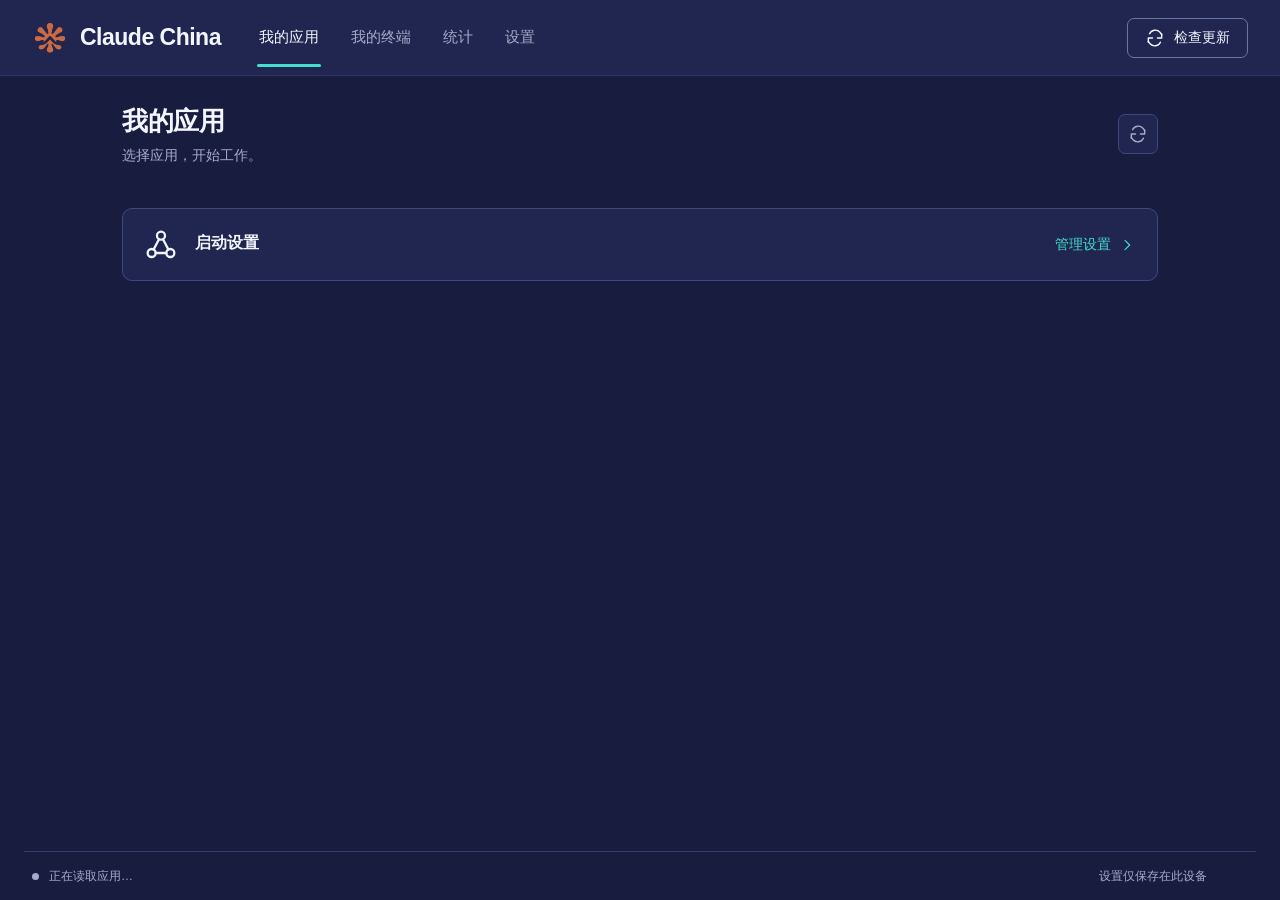
==== src/claude_china/desktop/ui/index.html @ c6fe179e "feat(desktop): add TUN and Playwright network protection" ====
<!DOCTYPE html>
<html lang="zh-CN">
<head>
  <meta charset="utf-8">
  <meta name="viewport" content="width=device-width, initial-scale=1">
  <meta name="color-scheme" content="dark">
  <title>Claude China</title>
  <link rel="icon" type="image/png" href="icon.png">
  <link rel="stylesheet" href="style.css">
</head>
<body>
  <header class="app-header" id="app-header">
    <div class="brand window-drag"><img id="brand-mark" src="icon.png" width="36" height="36" alt="" draggable="false"><span>Claude China</span></div>
    <nav class="top-nav" aria-label="主导航">
      <button class="top-link is-active" id="home-button" type="button" aria-current="page" aria-controls="launcher-main">我的应用</button>
      <button class="top-link" id="terminals-button" type="button" aria-controls="terminals-main">我的终端</button>
      <button class="top-link" id="usage-button" type="button" aria-controls="usage-main">统计</button>
      <button class="top-link" id="open-settings" type="button" aria-controls="settings-main">设置<span class="draft-dot" aria-hidden="true"></span></button>
    </nav>
    <div class="header-space window-drag" aria-hidden="true"></div>
    <button class="btn header-update" id="open-updates" type="button"><span data-icon="refresh"></span>检查更新</button>
    <div class="window-controls" id="window-controls" role="group" aria-label="窗口控制" hidden>
      <button class="window-button" id="window-minimize" type="button" data-window-action="minimize" aria-label="最小化" title="最小化"><span data-icon="minimize"></span></button>
      <button class="window-button" id="window-maximize" type="button" data-window-action="maximize" aria-label="最大化" title="最大化"><span data-icon="maximize"></span></button>
      <button class="window-button window-button--close" id="window-close" type="button" data-window-action="close" aria-label="关闭窗口" title="关闭窗口"><span data-icon="close"></span></button>
    </div>
  </header>
  <main class="panel" id="launcher-main">
    <div class="page-heading">
      <div><h1>我的应用</h1><p>选择应用，开始工作。</p></div>
      <button class="icon-button refresh-button" id="refresh-apps" type="button" aria-label="刷新应用状态" title="刷新应用状态"><span data-icon="refresh"></span></button>
    </div>
    <div id="apps" class="bays"></div>
    <section class="launch-settings" aria-labelledby="launch-settings-title">
      <span class="settings-symbol" data-icon="network"></span>
      <div><h2 id="launch-settings-title">启动设置</h2><p id="common-summary"></p></div>
      <button class="text-button" id="gear-common" type="button" aria-controls="editor-common">管理设置<span data-icon="arrow"></span></button>
    </section>
  </main>
  <main class="panel usage-page" id="usage-main" aria-labelledby="usage-title" hidden>
    <div class="page-heading"><div><h1 id="usage-title">用量与活跃</h1><p>了解本机 AI 工具的使用情况。</p></div><button class="btn" id="usage-refresh" type="button"><span data-icon="refresh"></span>刷新统计</button></div>
    <div class="usage-toolbar">
      <label>时间范围<select id="usage-days"><option value="1">今天</option><option value="7">近 7 天</option><option value="30" selected>近 30 天</option><option value="90">近 90 天</option></select></label>
      <label>工具<select id="usage-tool"><option value="all">全部工具</option><option value="claude">Claude Code</option><option value="codex">Codex</option><option value="grok">Grok CLI</option><option value="grok-bot">Grok Bot</option></select></label>
      <label>模型<select id="usage-model"><option value="all">全部模型</option></select></label>
      <label class="usage-project-filter">项目<select id="usage-project"><option value="">全部项目</option></select></label>
    </div>
    <div class="usage-status"><p id="usage-status" role="status">首次扫描可能需要一些时间，可切换页面继续使用。</p><progress id="usage-progress" aria-label="统计扫描进度" hidden></progress></div>
    <p class="form-error" id="usage-error" role="alert" hidden></p>
    <p class="usage-note usage-coverage-note" id="usage-partial" hidden>部分来源数据不完整，详见下方的数据覆盖说明。</p>
    <div class="usage-metrics" id="usage-metrics"></div>
    <section class="usage-card" aria-labelledby="usage-details-title">
      <div class="usage-card-head"><div><h2 id="usage-details-title">工具与模型明细</h2><p>选择工具或模型，查看对应的用量与费用。</p></div><label class="sr-only" for="usage-detail-mode">明细维度</label><select id="usage-detail-mode"><option value="models">模型明细</option><option value="tools">工具概览</option></select></div>
      <div id="usage-models" class="usage-table-scroll"></div>
      <div id="usage-tools" class="usage-table-scroll" hidden></div>
    </section>
    <section class="usage-card usage-trend" aria-labelledby="usage-trend-title">
      <div class="usage-card-head"><div><h2 id="usage-trend-title">每日趋势</h2><p>按本机时区统计，包含缓存输入。</p></div><label class="sr-only" for="usage-metric">趋势指标</label><select id="usage-metric"><option value="tokens">Token 用量</option><option value="sessions">活跃会话</option><option value="cost_usd">等效 API 费用</option><option value="tool_calls">工具调用</option></select></div>
      <div class="usage-chart" id="usage-chart" role="group" aria-label="每日统计图表"></div><div class="usage-axis" id="usage-axis"></div>
      <details class="usage-daily-details"><summary>查看每日明细</summary><div class="usage-table-scroll" id="usage-daily-table"></div></details>
    </section>
    <section class="usage-card" aria-labelledby="usage-calls-title"><div class="usage-card-head"><div><h2 id="usage-calls-title">工具调用排行</h2><p>按调用 ID 去重，保留原始工具名称。</p></div><div class="usage-call-controls"><input id="usage-call-search" type="search" placeholder="搜索 Bash、Read、MCP…" aria-label="搜索工具调用"><label><input id="usage-mcp-only" type="checkbox">仅 MCP</label></div></div><div id="usage-calls" class="usage-table-scroll"></div><p class="usage-note">仅统计日志明确记录的调用，不展开脚本内部调用。模型无法确认的调用归入“模型未知”。Grok Bot 的本地缓存暂不提供工具调用明细。</p></section>
    <section class="usage-card" aria-labelledby="usage-projects-title"><h2 id="usage-projects-title">项目排行</h2><p class="usage-note">选择项目可筛选本页全部统计。</p><div id="usage-projects"></div></section>
    <section class="usage-card usage-pricing" aria-labelledby="usage-pricing-title"><h2 id="usage-pricing-title">费用估算说明</h2><p class="usage-note">按当前公开 Standard / 全球 API 单价折算，单位 USD；这是等效 token 费用，不是订阅账单或实际扣款。不含加速、批量折扣、地区附加费和搜索等工具费用。</p><p class="usage-note" id="usage-cost-coverage"></p><details><summary>查看计价规则与单价</summary><p class="usage-note">普通输入 = 总输入 − 缓存读取 − 缓存写入。分别计价后加上输出费用；推理 token 已包含在输出中。</p><p class="usage-note">逐次请求按已知上下文门槛计价。只有汇总记录时按短上下文估算；缓存写入时长缺失时，Claude 按 5 分钟、OpenAI 按 30 分钟估算。未知价格不计入费用小计。</p><div id="usage-rates" class="usage-table-scroll"></div></details></section>
    <section class="usage-card" aria-labelledby="usage-sources-title"><h2 id="usage-sources-title">数据覆盖</h2><div id="usage-sources"></div><p class="usage-note">仅统计本机保留的记录。未提供的 token 显示为 —，不代表零用量。共享数据目录的配置会合并统计。</p><ul class="usage-warnings" id="usage-warnings"></ul></section>
  </main>
  <main class="panel" id="terminals-main" hidden>
    <div class="page-heading"><div><h1>我的终端</h1><p>继续上次的会话，或在熟悉的项目开始新工作。</p></div><div class="terminal-heading-actions"><button class="icon-button refresh-button" id="refresh-terminals" type="button" aria-label="刷新终端工作区" title="刷新配置与历史"><span data-icon="refresh"></span></button><button class="btn btn--solid" id="new-cli-profile" type="button"><span data-icon="plus"></span>新增配置</button></div></div>
    <section class="terminal-project" aria-labelledby="terminal-project-title">
      <div class="terminal-project-head"><span data-icon="folder"></span><div><h2 id="terminal-project-title">项目目录</h2><p>新终端会在这里打开</p></div><button class="btn" id="terminal-plain" type="button"><span data-icon="terminal"></span>打开终端</button></div>
      <div class="terminal-path-row"><label class="sr-only" for="terminal-directory">项目目录</label><input id="terminal-directory" type="text" spellcheck="false" autocomplete="off" list="terminal-recent" placeholder="选择项目文件夹"><datalist id="terminal-recent"></datalist><button class="btn" id="terminal-pick" type="button">选择目录</button><button class="icon-button" id="terminal-favorite" type="button" aria-label="收藏当前项目" title="收藏当前项目" aria-pressed="false"><span data-icon="star"></span></button><button class="icon-button" id="terminal-folder" type="button" aria-label="打开项目文件夹" title="打开项目文件夹"><span data-icon="external"></span></button></div>
      <div class="terminal-launch-row"><label for="terminal-launch-profile">启动配置</label><select id="terminal-launch-profile" aria-label="启动与历史记录配置"><option value="">请先添加 CLI 配置</option></select><button class="btn btn--key" id="terminal-new-session" type="button" disabled><span data-icon="plus"></span>新建会话</button></div>
    </section>
    <div class="terminal-toolbar"><div class="terminal-views" id="terminal-views" role="group" aria-label="终端工作区视图"><button type="button" data-terminal-view="history" class="is-active" aria-pressed="true">历史会话</button><button type="button" data-terminal-view="projects" aria-pressed="false">常用项目</button><button type="button" data-terminal-view="profiles" aria-pressed="false">CLI 配置</button></div><label class="terminal-search"><span data-icon="search"></span><input id="terminal-search" type="search" placeholder="搜索会话或项目" aria-label="搜索终端工作区"></label></div>
    <div class="terminal-filters" id="terminal-filters" role="group" aria-label="按 CLI 类型筛选" hidden><button type="button" data-tool="all" class="is-active" aria-pressed="true">全部</button><button type="button" data-tool="claude" aria-pressed="false">Claude Code</button><button type="button" data-tool="codex" aria-pressed="false">Codex CLI</button><button type="button" data-tool="grok" aria-pressed="false">Grok CLI</button></div>
    <p class="form-error terminal-error" id="terminal-error" role="alert" hidden></p>
    <section id="terminal-history-pane" aria-label="历史会话"><p class="terminal-section-note" id="terminal-history-note"></p><div id="terminal-history" class="terminal-history" aria-live="polite"></div></section>
    <section id="terminal-projects-pane" aria-label="常用项目" hidden><p class="terminal-section-note">收藏的项目排在前面，也会显示最近打开和历史会话中的项目。新会话使用上方所选配置。</p><div id="terminal-projects" class="terminal-project-list" aria-live="polite"></div></section>
    <div id="terminal-profiles" class="terminal-profiles" aria-live="polite" hidden></div>
    <p class="terminal-note">配置与 claudec 命令行共用。配置启动遵循通用代理与安全检查；普通终端不应用 CLI 配置。</p>
  </main>
  <dialog id="cli-profile-dialog" class="cli-dialog" aria-labelledby="cli-dialog-title">
    <form id="cli-profile-form" autocomplete="off">
      <div class="dialog-head"><div><h2 id="cli-dialog-title">新增 CLI 配置</h2><p id="cli-dialog-description">保存在本机，与 claudec 共用。</p></div><button class="icon-button" id="cli-dialog-close" type="button" aria-label="关闭配置编辑"><span data-icon="close"></span></button></div>
      <div class="cli-form-body" id="cli-form-fields">
        <label class="cli-field">配置名称<input id="cli-name" type="text" required maxlength="80" placeholder="例如：日常开发"></label>
        <div class="cli-form-row"><label class="cli-field">CLI 工具<select id="cli-type"><option value="claude">Claude Code</option><option value="codex">Codex CLI</option><option value="grok">Grok CLI</option></select></label><label class="cli-field">认证方式<select id="cli-mode"><option value="api">API 密钥</option><option value="login">登录配置目录</option></select></label></div>
        <div id="cli-api-fields"><label class="cli-field">API 地址<input id="cli-base-url" type="url" spellcheck="false" placeholder="留空使用官方地址"></label><label class="cli-field">API 密钥 / Token<input id="cli-secret" type="password" autocomplete="new-password" spellcheck="false" placeholder="输入密钥"><span class="field-hint" id="cli-secret-hint">密钥仅保存在本机配置中，不写入终端命令历史。</span></label><label class="cli-clear-secret" id="cli-clear-secret-row" hidden><input id="cli-clear-secret" type="checkbox">清除已保存的密钥</label></div>
        <div id="cli-login-fields" hidden><label class="cli-field">登录配置目录<div class="terminal-path-row"><input id="cli-credentials-path" type="text" spellcheck="false" placeholder="例如：~/.claudec/accounts/work"><button class="btn" id="cli-pick-credentials" type="button">选择</button></div><span class="field-hint">使用此目录的登录凭据；不会移动或删除已有凭据。</span></label></div>
        <label class="cli-field">代理地址<span class="field-hint">留空使用自动代理设置（若已开启）</span><input id="cli-proxy" type="text" spellcheck="false" placeholder="http://127.0.0.1:7890"></label>
        <label class="cli-field">默认参数<span class="field-hint">填写 JSON 字符串数组，例如 ["--model", "sonnet"]，留空不添加参数。</span><textarea id="cli-default-args" rows="3" spellcheck="false" placeholder='["--model", "sonnet"]'></textarea></label>
      </div>
      <div id="cli-delete-content" class="cli-form-body" hidden><p id="cli-delete-description"></p><p class="field-hint">只删除这条启动配置，项目文件和登录凭据目录会保留。</p></div>
      <p class="form-error cli-form-error" id="cli-form-error" role="alert" hidden></p>
      <div class="editor-actions"><span class="field-hint" id="cli-save-location">~/.claudec/config.yaml</span><span class="dialog-spacer"></span><button class="btn" id="cli-cancel" type="button">取消</button><button class="btn btn--solid" id="cli-submit" type="submit">保存配置</button></div>
    </form>
  </dialog>
  <main class="settings-workspace" id="settings-main" aria-labelledby="settings-title" hidden>
      <aside class="settings-sidebar">
        <h2 class="sidebar-title">设置</h2>
        <nav aria-label="设置分类" class="settings-nav">
          <button class="settings-link" id="nav-common" data-panel="common" type="button"><span data-icon="settings"></span>通用设置<span class="draft-dot" aria-hidden="true"></span></button>
          <button class="settings-link" id="nav-safety" data-panel="safety" type="button"><span data-icon="shield"></span>安全检查<span class="draft-dot" aria-hidden="true"></span></button>
          <p class="nav-caption">应用设置</p><div id="settings-app-nav"></div><div class="nav-divider"></div>
          <button class="settings-link" data-panel="updates" type="button"><span data-icon="refresh"></span>版本更新</button>
          <button class="settings-link" data-panel="about" type="button"><span data-icon="info"></span>关于</button>
        </nav>
      </aside>
      <div class="settings-content">
        <div class="settings-heading"><h1 id="settings-title">通用设置</h1><p id="settings-description">应用启动时使用的共同配置。</p></div>
        <div id="settings-pages">
          <section class="editor settings-panel" id="editor-common" hidden inert>
            <div class="editor-body">
              <div class="language-setting"><label for="app-language"><span class="field-label">界面语言</span><span class="field-hint" id="language-hint">立即生效，自动保存。仅改变界面语言。</span></label><select id="app-language" aria-describedby="language-hint"><option value="system">跟随系统</option><option value="zh-CN" data-i18n-skip>简体中文</option><option value="zh-TW" data-i18n-skip>繁體中文</option><option value="en" data-i18n-skip>English</option></select></div>
              <p class="form-error" id="language-error" role="alert" hidden></p>
              <label class="switch" for="proxy"><span class="switch-text"><span class="field-label">启动前检查系统代理</span><span class="field-hint">系统代理未开启时取消启动</span></span><input type="checkbox" id="proxy" role="switch"><span class="switch-ui" aria-hidden="true"></span></label>
              <label class="switch" for="auto-proxy-env"><span class="switch-text"><span class="field-label" id="auto-proxy-label">自动添加代理环境变量</span><span class="field-hint" id="auto-proxy-hint">将 HTTP_PROXY、HTTPS_PROXY 默认设为系统 HTTP 代理地址，手动填写的变量优先。代理格式不支持或读取失败时取消启动。</span></span><input type="checkbox" id="auto-proxy-env" role="switch" aria-labelledby="auto-proxy-label" aria-describedby="auto-proxy-hint"><span class="switch-ui" aria-hidden="true"></span></label>
              <div class="field"><h3 class="field-label">通用环境变量</h3><p class="field-hint">每个应用启动时都会注入，专有设置优先。</p><div class="env-columns" aria-hidden="true"><span>变量名</span><span>值</span></div><div id="common-env" class="env-list"></div><button class="add-row" id="add-common" type="button"><span data-icon="plus"></span>添加变量</button></div>
              <p class="form-error" id="error-common" role="alert" hidden></p>
            </div>
            <div class="editor-actions"><span class="save-state" id="save-state-common">仅保存在当前设备</span><button class="btn" id="cancel-common" type="button">取消修改</button><button class="btn btn--solid" id="save-settings" type="button">保存设置</button></div>
          </section>
          <div id="app-editors"></div>
          <section class="editor settings-panel" id="editor-safety" hidden inert>
            <div class="editor-body">
              <label class="switch" for="safety-enabled"><span class="switch-text"><span class="field-label">启动前检查环境</span><span class="field-hint">每次启动或重启前查询出口地区。命中统一禁止名单时取消启动，三个应用使用相同规则。</span></span><input type="checkbox" id="safety-enabled" role="switch"><span class="switch-ui" aria-hidden="true"></span></label>
              <label class="switch" for="safety-strict"><span class="switch-text"><span class="field-label">无法确认时也阻止启动</span><span class="field-hint">包括查询失败、无法识别地区或代理出口不明确。推荐开启。</span></span><input type="checkbox" id="safety-strict" role="switch"><span class="switch-ui" aria-hidden="true"></span></label>
              <div class="field"><h3 class="field-label">统一禁止地区</h3><p id="safety-blocked-regions"></p><p class="field-hint">其他已识别地区按当前规则放行。此名单是本应用的启动规则。</p></div>
              <div class="field"><h3 class="field-label">本机环境</h3><dl class="safety-local" id="safety-local"></dl><p class="field-hint">时区与语言仅供核对，不单独作为拦截依据。</p></div>
              <div class="field">
                <div class="safety-toolbar"><label class="field-label" for="safety-app">出口地区检查</label><select id="safety-app" aria-label="检查的应用"></select><button class="btn" id="safety-check" type="button"><span data-icon="refresh"></span>检查环境</button></div>
                <p class="field-hint">检查出口地区，并用启动器自身的 UDP STUN 请求辅助检查网络出口；此探测不能代表目标应用的实际连接。STUN 服务器会看到该请求的出口 IP。</p>
                <div class="safety-result" id="safety-result" role="status" aria-live="polite"><p>尚未检查。启动时会重新检测地区。</p></div>
                <button class="text-button safety-source" id="safety-source" type="button">查看应用官方说明<span data-icon="external"></span></button>
                <h3 class="field-label">系统网络防护</h3>
                <div class="field"><label class="field-label" for="network-guard-target">保护对象</label><select id="network-guard-target" aria-label="保护对象"></select></div>
                <div class="field"><label class="field-label" for="network-guard-mode">防护模式</label><select id="network-guard-mode"><option value="proxy">固定 HTTP 代理</option><option value="tun">指定 TUN 隧道（支持 WebRTC UDP）</option></select></div>
                <div class="field" id="network-guard-tunnel-field" hidden><label class="field-label" for="network-guard-tunnel">指定隧道</label><select id="network-guard-tunnel" aria-label="指定隧道"></select><p class="field-hint">仅允许通过此隧道联网；断开或路由转向其他网卡时阻断 TCP/UDP，不自动切换到其他隧道。</p></div>
                <div class="field" id="network-guard-browser-field" hidden><label class="field-label" for="network-guard-browser-paths">额外的 Playwright 浏览器路径</label><textarea id="network-guard-browser-paths" rows="3" spellcheck="false" placeholder="每行一个浏览器 EXE 的完整路径；标准 Playwright 缓存会自动发现。"></textarea><p class="field-hint">包括已有浏览器及其辅助程序。新版本或自定义路径在登记前会被受管 CLI 阻止启动。同一浏览器 EXE 的其他使用者也受此规则保护。</p></div>
                <div class="safety-actions" id="safety-actions"></div>
                <p class="field-hint">网络防护保留 WebRTC。HTTP 模式仅允许指定代理；TUN 模式允许 TCP/UDP 通过指定隧道。断开后禁止直连。Windows 会请求管理员授权，设置即时生效，可一键还原。</p>
                <p class="field-hint safety-limit">目前支持 Windows。规则持续生效，退出启动器不会移除。Playwright 启动前检查覆盖 claudec 和本启动器打开的 CLI/终端；外部启动器需自行接入。新浏览器版本、隧道身份或地址变化后需重新应用防护。TUN 模式也阻止该隧道源地址从其他网卡出站；它不隐藏网页可读取的本机网卡地址。地区检查通过仅表示本次查询符合地区清单。</p>
              </div>
              <p class="form-error" id="error-safety" role="alert" hidden></p>
            </div>
            <div class="editor-actions"><span class="save-state" id="save-state-safety">仅保存在当前设备</span><button class="btn" id="cancel-safety" type="button">取消修改</button><button class="btn btn--solid" id="save-safety" type="button">保存设置</button></div>
          </section>
          <section class="settings-panel" id="update-panel" hidden>
            <div class="editor-body">
              <div class="update-banner"><span data-icon="refresh"></span><div><h3>Claude China</h3><p id="update-version"></p></div></div>
              <p class="update-status" id="update-status" role="status" aria-live="polite">正在读取版本…</p><progress id="update-progress" max="100" value="0" aria-label="更新下载进度" hidden></progress>
              <p class="field-hint" id="update-hint">安装更新会重启启动器，已启动的应用不受影响。</p><p class="dialog-warning" id="update-warning" role="alert" hidden></p>
            </div>
            <div class="editor-actions"><button class="text-button" id="update-release" type="button">发布页面<span data-icon="external"></span></button><span class="dialog-spacer"></span><button class="btn" id="update-cancel" type="button" hidden>取消下载</button><button class="btn btn--solid" id="update-action" type="button" disabled>检查更新</button></div>
          </section>
          <section class="settings-panel" id="about-panel" hidden>
            <div class="editor-body about-content"><img src="icon.png" alt="" width="64" height="64"><h3>Claude China</h3><p class="dialog-version" id="about-version"></p><p>统一启动 Claude、Codex 与 Grok Bot，管理代理和环境变量。</p><div class="about-location"><span>配置文件</span><code>~/.claudec/desktop.yaml</code></div></div>
            <div class="editor-actions"><button class="text-button" id="about-release" type="button">发布页面<span data-icon="external"></span></button><span class="dialog-spacer"></span><button class="btn btn--solid" id="about-updates" type="button">检查更新</button></div>
          </section>
        </div>
      </div>
  </main>
  <footer class="foot" id="foot">
    <span id="app-count">正在读取应用…</span><span class="foot-info">设置仅保存在此设备</span>
    <button id="footer-about" type="button" aria-label="关于 Claude China"><span id="footer-version"></span></button>
  </footer>
  <div class="toast" id="toast" role="status" aria-live="polite"></div>
  <script src="i18n.js"></script><script src="icons.js"></script><script src="settings.js"></script><script src="safety.js"></script><script src="app.js"></script><script src="terminals.js"></script><script src="usage.js"></script><script src="window-controls.js"></script><script src="preview.js"></script>
</body>
</html>
---- src/claude_china/desktop/ui/style.css ----
:root {
  color-scheme: dark;
  --bg: #181d40; --header: #20264f; --surface: #292f5c; --sidebar: #252b56;
  --input: #303765; --line: #3e487b; --line-soft: #343d6c;
  --text: #f4f6ff; --muted: #a5accb; --accent: #40dfcf; --ink: #102d3b; --danger: #ff9caa;
  --font: "Segoe UI", -apple-system, "PingFang SC", "Microsoft YaHei UI", "Noto Sans", sans-serif;
  --mono: "Cascadia Mono", "SF Mono", "Consolas", monospace;
}
* { box-sizing: border-box; }
html, body { height: 100%; }
body { margin: 0; display: flex; flex-direction: column; background: var(--bg); color: var(--text); font: 14px/1.5 var(--font); overflow: hidden; -webkit-font-smoothing: antialiased; }
button, input { font: inherit; }
button { color: inherit; cursor: pointer; transition: background .15s, border-color .15s, color .15s; }
button:disabled { opacity: .45; cursor: default; }
[hidden] { display: none !important; }
h1, h2, h3, p { margin: 0; }
:focus-visible { outline: 2px solid var(--accent); outline-offset: 4px; }
::selection { color: var(--ink); background: var(--accent); }
svg { display: block; width: 20px; height: 20px; flex: none; }
[data-icon] { display: inline-flex; flex: none; }
code { font-family: var(--mono); overflow-wrap: anywhere; }
.app-header { display: flex; align-items: center; gap: 36px; flex: none; height: 76px; padding: 0 32px; background: var(--header); border-bottom: 1px solid #2d355f; }
.brand { display: flex; align-items: center; gap: 12px; white-space: nowrap; font-size: 23px; font-weight: 600; letter-spacing: -.5px; }
.brand img { object-fit: contain; }
.top-nav { align-self: stretch; display: flex; gap: 28px; }
.top-link { position: relative; padding: 0 2px; border: 0; color: var(--muted); background: transparent; font-size: 15px; white-space: nowrap; }
.top-link:hover, .top-link.is-active { color: var(--text); }
.top-link.is-active::after { content: ""; position: absolute; height: 3px; bottom: 8px; left: 0; right: 0; background: var(--accent); border-radius: 3px; }
.header-space { flex: 1; align-self: stretch; min-width: 20px; margin-inline: -24px; }
.header-update { flex: none; }
.window-drag { user-select: none; cursor: default; }
.custom-titlebar .app-header { padding-right: 0; gap: 24px; }
.window-controls { display: flex; flex: none; align-self: stretch; margin-left: 0; border-left: 1px solid #ffffff0a; }
.window-button { display: grid; place-items: center; width: 44px; padding: 0; border: 0; background: transparent; color: var(--muted); }
.window-button svg { width: 16px; height: 16px; stroke-width: 1.5; pointer-events: none; }
.window-button:hover { color: var(--text); background: #ffffff0b; }
.window-button--close:hover { background: #d94253; color: white; }
.window-button:focus-visible { outline-offset: -5px; }
.window-resize { position: fixed; z-index: 100; }
.window-resize--n, .window-resize--s { left: 7px; right: 7px; height: 4px; cursor: ns-resize; }
.window-resize--n { top: 0; } .window-resize--s { bottom: 0; }
.window-resize--w, .window-resize--e { top: 7px; bottom: 7px; width: 4px; cursor: ew-resize; }
.window-resize--w { left: 0; } .window-resize--e { right: 0; }
.window-resize--nw, .window-resize--ne, .window-resize--sw, .window-resize--se { width: 7px; height: 7px; }
.window-resize--nw { top: 0; left: 0; cursor: nwse-resize; }
.window-resize--ne { top: 0; right: 0; cursor: nesw-resize; }
.window-resize--sw { bottom: 0; left: 0; cursor: nesw-resize; }
.window-resize--se { bottom: 0; right: 0; cursor: nwse-resize; }
.is-maximized .window-resize { display: none; }
.panel { min-height: 0; flex: 1; overflow-y: auto; padding: 26px 32px 12px; scrollbar-width: thin; scrollbar-color: var(--line) transparent; }
.page-heading { display: flex; align-items: center; justify-content: space-between; margin-bottom: 22px; }
h1 { font-size: 26px; font-weight: 650; letter-spacing: -.5px; }
.page-heading p { margin-top: 4px; color: var(--muted); font-size: 14px; }
.icon-button { display: inline-flex; align-items: center; justify-content: center; width: 34px; height: 34px; padding: 0; border: 1px solid transparent; border-radius: 7px; background: transparent; color: var(--muted); }
.icon-button:hover { color: var(--text); background: #ffffff0b; }
.refresh-button { width: 40px; height: 40px; border-color: var(--line); background: var(--header); }
.bays { display: grid; grid-template-columns: repeat(3, minmax(0, 1fr)); gap: 16px; }
.bay--app { position: relative; min-width: 0; padding: 22px; display: flex; flex-direction: column; border: 1px solid var(--line); border-radius: 12px; background: var(--surface); }
.app-top { display: flex; align-items: flex-start; justify-content: space-between; margin-bottom: 17px; }
.app-symbol { display: grid; place-items: center; width: 76px; height: 76px; color: #f8faff; }
.app-symbol svg { width: 43px; height: 43px; stroke-width: 1.6; }
.app-symbol img { width: 100%; height: 100%; object-fit: contain; }
.bay-name { font-size: 23px; line-height: 1.4; font-weight: 600; letter-spacing: -.25px; }
.bay-status { display: flex; align-items: center; gap: 9px; color: var(--muted); min-height: 24px; margin-top: 8px; }
.lamp { width: 9px; height: 9px; border-radius: 50%; background: var(--muted); flex: none; }
.bay.is-running .lamp { background: #31d9a1; }
.bay.is-running .bay-status { color: var(--accent); }
.bay.has-error .bay-status { color: var(--danger); }
.bay.has-error .lamp { background: var(--danger); }
.app-detail { display: flex; align-items: center; gap: 10px; min-height: 60px; margin-top: 18px; border-top: 1px solid var(--line-soft); color: var(--muted); font-size: 12px; }
.app-detail svg { width: 17px; height: 17px; }
.bay-actions { display: flex; gap: 10px; margin-top: auto; padding-top: 4px; }
.btn { display: inline-flex; justify-content: center; align-items: center; gap: 9px; height: 40px; padding: 0 17px; border: 1px solid #6977a4; border-radius: 7px; background: transparent; font-size: 14px; font-weight: 500; white-space: nowrap; }
.btn:hover:not(:disabled) { background: #ffffff0a; border-color: #96a3ce; }
.btn--solid, .btn--key { background: var(--accent); border-color: var(--accent); color: var(--ink); font-weight: 600; }
.btn--solid:hover:not(:disabled), .btn--key:hover:not(:disabled) { background: #6ce9dd; border-color: #6ce9dd; }
.bay-actions .btn { height: 45px; }
.bay-actions .btn--key, .btn-config { flex: 1; min-width: 0; }
.btn--stop { padding: 0 13px; }
.btn--stop svg { width: 14px; height: 14px; }
.btn--stop:hover:not(:disabled) { color: var(--danger); border-color: var(--danger); }
.text-button { display: inline-flex; align-items: center; gap: 8px; border: 0; padding: 8px 0; background: transparent; color: var(--accent); font-size: 14px; white-space: nowrap; }
.text-button:hover { color: #a0f7eb; }
.text-button svg { width: 16px; height: 16px; }
.launch-settings { display: flex; align-items: center; gap: 18px; padding: 17px 22px; margin-top: 20px; border: 1px solid var(--line); border-radius: 10px; background: var(--header); }
.settings-symbol svg { width: 32px; height: 32px; }
.launch-settings h2 { font-size: 16px; font-weight: 600; }
.launch-settings p { color: var(--muted); font-size: 12px; margin-top: 3px; }
.launch-settings .text-button { margin-left: auto; }
.foot { margin: 0 24px; padding: 15px 8px; border-top: 1px solid var(--line-soft); color: var(--muted); display: flex; align-items: center; gap: 20px; flex: none; font-size: 12px; }
#app-count::before { content: ""; display: inline-block; width: 7px; height: 7px; background: var(--muted); border-radius: 50%; margin-right: 10px; }
.foot-info { margin-left: auto; }
#footer-about { border: 0; border-left: 1px solid var(--line); padding: 0 0 0 20px; color: var(--muted); background: transparent; font-size: 12px; }
.toast { position: fixed; left: 50%; bottom: 22px; transform: translate(-50%, 8px); padding: 10px 18px; background: #35426a; border: 1px solid var(--line); border-radius: 8px; box-shadow: 0 8px 30px #0004; z-index: 30; max-width: calc(100% - 40px); opacity: 0; pointer-events: none; transition: opacity .18s, transform .18s; }
.toast.is-visible { opacity: 1; transform: translate(-50%, 0); }
.settings-workspace { display: flex; flex: 1; min-height: 0; overflow: hidden; }
.settings-sidebar { width: 200px; flex: none; background: var(--header); border-right: 1px solid var(--line-soft); overflow-y: auto; padding: 26px 0; scrollbar-width: thin; scrollbar-color: var(--line) transparent; }
.sidebar-title { font-size: 21px; font-weight: 600; margin: 0 22px 22px; }
.settings-nav { display: flex; flex-direction: column; }
.settings-link { display: flex; align-items: center; gap: 12px; position: relative; width: 100%; min-height: 43px; padding: 10px 20px; border: 0; border-left: 3px solid transparent; color: var(--muted); background: transparent; text-align: left; font-size: 14px; }
.settings-link svg, .nav-app-symbol img { width: 20px; height: 20px; }
.nav-app-symbol { display: flex; }
.settings-link:hover { background: #ffffff05; color: var(--text); }
.settings-link.is-active { color: var(--accent); border-left-color: var(--accent); background: #353e71; }
.nav-caption { font-size: 11px; color: var(--muted); padding: 24px 23px 8px; }
.nav-divider { border-top: 1px solid var(--line); margin: 20px 20px 14px; }
.draft-dot { display: none; flex: none; width: 5px; height: 5px; background: #edbc78; border-radius: 50%; margin-left: auto; }
[data-dirty="true"] > .draft-dot { display: inline-block; }
.top-link .draft-dot { position: absolute; top: 24px; right: -9px; }
.settings-content { display: flex; flex: 1; flex-direction: column; min-width: 0; }
.settings-heading { padding: 26px 32px 20px; flex: none; }
.settings-heading p { margin-top: 5px; font-size: 13px; color: var(--muted); }
.settings-content .editor-body { padding-inline: 32px; }
.settings-content .editor-actions { padding-inline: 32px; }
.dialog-head { display: flex; gap: 12px; align-items: flex-start; justify-content: space-between; padding: 29px 28px 22px; flex: none; }
.dialog-head h2 { font-size: 23px; font-weight: 600; }
.dialog-head p { margin-top: 5px; font-size: 12px; color: var(--muted); }
#settings-pages, #app-editors { display: contents; }
.settings-panel { display: flex; flex-direction: column; min-height: 0; flex: 1; }
.editor-body { padding: 0 28px 24px; overflow-y: auto; scrollbar-width: thin; scrollbar-color: #59638d transparent; flex: 1; min-height: 0; }
.switch { position: relative; display: flex; align-items: center; justify-content: space-between; gap: 16px; padding: 18px 0 24px; border-bottom: 1px solid var(--line); cursor: pointer; }
.switch-text { display: flex; flex-direction: column; gap: 4px; }
.switch input { position: absolute; width: 44px; height: 24px; right: 0; margin: 0; opacity: 0; }
.switch-ui { width: 38px; height: 22px; border-radius: 12px; background: #596390; flex: none; padding: 3px; transition: background .15s; }
.switch-ui::before { content: ""; display: block; width: 16px; height: 16px; background: white; border-radius: 50%; transition: transform .15s; }
.switch input:checked + .switch-ui { background: var(--accent); }
.switch input:checked + .switch-ui::before { transform: translateX(16px); }
.switch input:focus-visible + .switch-ui { outline: 2px solid var(--accent); outline-offset: 4px; }
.field { padding-top: 24px; }
.field:first-child { padding-top: 10px; }
.field-label { display: block; font-size: 14px; font-weight: 600; }
.field-hint { font-size: 12px; color: var(--muted); line-height: 1.7; margin-top: 4px; }
.env-columns, .env-row { display: grid; grid-template-columns: minmax(0, 1fr) minmax(0, 1.15fr) 26px; align-items: center; gap: 10px; }
.env-columns { font-size: 12px; margin: 18px 0 8px; color: var(--muted); }
.env-list { display: flex; flex-direction: column; gap: 10px; }
.env-list:empty::before { content: "尚未添加环境变量"; font-size: 12px; color: var(--muted); padding: 14px 0; }
.env-row input { width: 100%; min-width: 0; height: 38px; border: 1px solid #4c588b; border-radius: 6px; padding: 0 11px; background: var(--input); color: var(--text); font-family: var(--mono); font-size: 12px; }
.env-row input::placeholder { color: #909abd; }
.env-row .del { width: 26px; height: 30px; color: var(--muted); }
.env-row .del:hover { color: var(--danger); }
.add-row { display: inline-flex; align-items: center; gap: 8px; padding: 14px 0 2px; background: transparent; color: var(--accent); border: 0; font-size: 13px; }
.add-row svg { width: 18px; height: 18px; }
.path-row { display: flex; align-items: center; gap: 10px; padding-top: 14px; }
.path-value { min-width: 0; flex: 1; font-size: 12px; color: var(--text); padding: 10px 12px; background: var(--input); border: 1px solid var(--line); border-radius: 6px; max-height: 96px; overflow-y: auto; user-select: text; }
.path-value.is-auto { color: var(--muted); font-family: var(--font); }
.path-reset { font-size: 12px; padding: 8px 0 0; }
.editor-actions { flex: none; display: flex; align-items: center; gap: 10px; padding: 16px 28px; border-top: 1px solid var(--line); }
.save-state { margin-right: auto; color: var(--muted); font-size: 11px; }
.form-error, .dialog-warning { margin-top: 18px; font-size: 13px; color: var(--danger); }
.dialog-spacer { flex: 1; }
.update-banner { display: flex; align-items: center; gap: 20px; padding: 20px 0 26px; border-bottom: 1px solid var(--line); }
.update-banner > span { padding: 16px; background: var(--header); color: var(--accent); border-radius: 12px; }
.update-banner svg { width: 30px; height: 30px; }
.update-banner h3 { font-size: 21px; font-weight: 600; }
#update-version { color: var(--muted); margin-top: 4px; }
.update-status { margin: 28px 0 12px; font-size: 15px; }
.has-error .update-status { color: var(--danger); }
#update-progress { width: 100%; height: 6px; margin: 8px 0 20px; accent-color: var(--accent); }
.about-content { padding-top: 10px; }
.about-content h3 { margin-top: 15px; font-size: 24px; }
.about-content p { margin-top: 12px; color: var(--muted); }
.about-location { display: flex; gap: 10px; flex-direction: column; margin-top: 30px; padding-top: 20px; border-top: 1px solid var(--line); font-size: 12px; color: var(--muted); }
.is-busy svg { animation: spin 1.2s linear infinite; }
.safety-local { display: grid; grid-template-columns: 1.2fr 1fr .8fr; gap: 16px; margin: 14px 0 8px; padding: 16px; border: 1px solid var(--line); border-radius: 8px; background: var(--header); }
.safety-local dt, .safety-details dt { font-size: 12px; color: var(--muted); }
.safety-local dd { margin: 6px 0 0; font-size: 13px; overflow-wrap: anywhere; }
.safety-toolbar { display: flex; align-items: center; gap: 10px; flex-wrap: wrap; }
.safety-toolbar .field-label { margin-right: auto; }
.safety-toolbar select { max-width: 150px; min-width: 100px; padding: 9px 10px; border: 1px solid var(--line); border-radius: 6px; background: var(--input); color: var(--text); font: inherit; font-size: 13px; }
.safety-result { margin-top: 16px; padding: 18px; border-radius: 8px; border: 1px solid var(--line); background: var(--header); font-size: 13px; line-height: 1.7; }
.safety-result-head { display: flex; align-items: center; justify-content: space-between; flex-wrap: wrap; gap: 8px; margin-bottom: 10px; }
.safety-result-head strong { display: inline-flex; align-items: center; gap: 8px; font-size: 15px; }
.safety-result-head svg { width: 20px; height: 20px; }
.safety-result-head > span { font-size: 12px; color: var(--muted); }
.safety-result[data-status="supported"] strong { color: var(--accent); }
.safety-result[data-status="unsupported"] strong { color: var(--danger); }
.safety-result[data-status="unknown"] strong { color: #f2ca81; }
.safety-result[data-status="ok"] strong { color: var(--accent); }
.safety-result[data-status="warn"] strong { color: #f2ca81; }
.safety-actions { display: flex; flex-wrap: wrap; align-items: center; gap: 8px; margin-top: 12px; }
.safety-actions .field-hint { flex-basis: 100%; margin: 0; }
#network-guard-target, #network-guard-mode, #network-guard-tunnel, #network-guard-browser-paths { width: 100%; max-width: 100%; min-width: 0; margin-top: 8px; padding: 9px 11px; color: var(--text); background: var(--input); border: 1px solid var(--line); border-radius: 6px; font: inherit; font-size: 13px; }
#network-guard-browser-paths { resize: vertical; font-family: var(--mono); font-size: 12px; }
.safety-details { margin: 14px 0; display: grid; gap: 6px; }
.safety-details > div { display: grid; grid-template-columns: 76px minmax(0, 1fr); gap: 12px; }
.safety-details dd { margin: 0; overflow-wrap: anywhere; user-select: text; }
.safety-source { font-size: 12px; padding: 14px 0 0; }
.safety-limit { margin-top: 12px; }
@keyframes spin { to { transform: rotate(360deg); } }
@media (min-width: 1200px) { .panel { width: 1100px; margin-inline: auto; } }
@media (max-width: 850px) {
  .custom-titlebar .brand span { display: none; }
  .custom-titlebar .app-header { gap: 18px; }
  .custom-titlebar .header-space { margin-inline: -12px; }
  .app-header { gap: 24px; padding-inline: 24px; } .brand { font-size: 20px; gap: 9px; } .top-nav { gap: 20px; }
  .panel { padding-inline: 24px; } .bay--app { padding: 18px; } .btn--stop { padding: 0 10px; } .btn--stop .stop-text { display: none; }
  .settings-sidebar { width: 164px; }
  .settings-heading, .settings-content .editor-body, .settings-content .editor-actions { padding-left: 24px; padding-right: 24px; }
  .dialog-head, .editor-body, .editor-actions { padding-left: 24px; padding-right: 24px; }
}
@media (max-width: 640px) {
  .custom-titlebar .window-button { width: 36px; }
  .app-header { height: 64px; padding-inline: 18px; gap: 20px; } .brand span { display: none; } .brand img { width: 30px; height: 30px; }
  .header-update { height: 34px; font-size: 12px; padding-inline: 9px; } .header-update svg { width: 16px; height: 16px; } .top-link { font-size: 13px; } .top-nav { gap: 18px; }
  .panel { padding: 22px 18px; } h1 { font-size: 23px; } .bays { grid-template-columns: 1fr; gap: 14px; }
  .bay--app { padding: 20px; } .app-top { margin-bottom: 12px; } .app-symbol { width: 60px; height: 60px; }
  .app-symbol svg { width: 36px; height: 36px; } .app-detail { min-height: 48px; margin-top: 12px; } .btn--stop .stop-text { display: inline; }
  .launch-settings { padding: 16px; gap: 12px; flex-wrap: wrap; } .launch-settings .text-button { margin-left: 44px; }
  .foot { margin-inline: 18px; padding-inline: 0; gap: 12px; } .foot-info { font-size: 10px; } #footer-about { padding-left: 12px; }
  .settings-workspace { flex-direction: column; }
  .settings-sidebar { width: 100%; overflow: visible; padding: 8px 14px 0; border-right: 0; border-bottom: 1px solid var(--line-soft); } .sidebar-title, .nav-caption, .nav-divider { display: none; }
  .settings-nav { flex-direction: row; overflow-x: auto; scrollbar-width: thin; scrollbar-color: var(--line) transparent; } #settings-app-nav { display: contents; }
  .settings-link { min-height: 42px; width: auto; flex: none; padding: 8px 7px; border-left: 0; border-bottom: 2px solid transparent; font-size: 12px; gap: 5px; white-space: nowrap; }
  .settings-link.is-active { border-bottom-color: var(--accent); } .settings-link > [data-icon], .nav-app-symbol { display: none; }
  .settings-content { min-height: 0; } .dialog-head { padding: 20px 18px; } .dialog-head h2 { font-size: 21px; }
  .settings-heading, .settings-content .editor-body, .settings-content .editor-actions { padding-left: 18px; padding-right: 18px; }
  .settings-heading { padding-top: 20px; padding-bottom: 16px; }
  .editor-body { padding-inline: 18px; } .editor-actions { padding: 14px 18px; flex-wrap: wrap; } .save-state { width: 100%; margin-bottom: 2px; }
  .editor-actions > .btn:first-of-type { margin-left: auto; }
  .env-columns, .env-row { gap: 6px; grid-template-columns: minmax(0, 1fr) minmax(0, 1.1fr) 24px; } .env-row input { padding-inline: 7px; font-size: 11px; }
}
.sr-only { position: absolute; width: 1px; height: 1px; padding: 0; margin: -1px; overflow: hidden; clip: rect(0, 0, 0, 0); white-space: nowrap; border: 0; }
.terminal-heading-actions { display: flex; gap: 10px; align-items: center; }
.terminal-project { background: var(--header); border: 1px solid var(--line); border-radius: 12px; padding: 18px 20px; margin-bottom: 22px; }
.terminal-project-head { display: flex; align-items: center; gap: 12px; margin-bottom: 14px; }
.terminal-project-head > [data-icon] { color: var(--accent); }
.terminal-project-head h2 { font-size: 15px; }
.terminal-project-head p { color: var(--muted); font-size: 12px; margin-top: 2px; }
.terminal-project-head > .btn { margin-left: auto; }
.terminal-path-row { display: flex; gap: 10px; align-items: center; min-width: 0; }
.terminal-path-row > input { flex: 1; min-width: 0; }
.terminal-path-row > .icon-button { flex: none; }
.terminal-launch-row { display: flex; align-items: center; gap: 12px; margin-top: 13px; }
.terminal-launch-row label { color: var(--muted); font-size: 12px; flex: none; }
.terminal-launch-row select { flex: 1; min-width: 0; color: var(--text); background: var(--input); border: 1px solid var(--line); border-radius: 6px; padding: 9px 11px; font: inherit; font-size: 13px; }
.terminal-launch-row .btn { min-width: 126px; }
.terminal-views { display: flex; gap: 5px; flex-wrap: wrap; }
.terminal-views button { color: var(--muted); background: transparent; border: 1px solid transparent; padding: 10px 13px; border-radius: 7px; font-size: 14px; }
.terminal-views button.is-active { background: var(--surface); border-color: var(--line); color: var(--text); }
.terminal-section-note { color: var(--muted); font-size: 12px; line-height: 1.7; margin: 0 0 14px; }
.terminal-history { display: flex; flex-direction: column; gap: 10px; }
.terminal-session { display: flex; align-items: center; gap: 14px; padding: 17px 18px; background: var(--surface); border: 1px solid var(--line); border-radius: 10px; min-width: 0; }
.terminal-session-icon { width: 34px; height: 34px; flex: none; display: grid; place-items: center; }
.terminal-session-icon img { width: 100%; height: 100%; object-fit: contain; }
.terminal-session-icon svg { width: 28px; height: 28px; color: var(--accent); }
.terminal-session-info { min-width: 0; flex: 1; }
.terminal-session h2, .terminal-project-card h2 { font-size: 15px; overflow-wrap: anywhere; }
.terminal-session-path { color: var(--muted); font: 11px/1.6 var(--mono); overflow-wrap: anywhere; margin-top: 7px; }
.terminal-session-meta { color: var(--muted); font-size: 11px; margin-top: 5px; }
.terminal-session-actions { display: flex; gap: 8px; align-items: center; flex: none; }
.terminal-session-actions .btn { padding: 0 11px; font-size: 12px; height: 36px; }
.terminal-session-actions .btn svg { width: 16px; height: 16px; }
.is-favorite { color: var(--accent); }
.is-favorite svg { fill: #39d6c52b; }
.terminal-project-list { display: grid; grid-template-columns: repeat(2, minmax(0, 1fr)); gap: 14px; }
.terminal-project-card { background: var(--surface); border: 1px solid var(--line); border-radius: 10px; padding: 18px; min-width: 0; }
.terminal-project-card-head { display: flex; align-items: center; gap: 10px; }
.terminal-project-card-head > svg { width: 23px; height: 23px; color: var(--accent); flex: none; }
.terminal-project-card-head h2 { flex: 1; min-width: 0; }
.terminal-project-card-head button { flex: none; }
.terminal-project-card-actions { border-top: 1px solid var(--line-soft); padding-top: 14px; margin-top: 16px; display: flex; align-items: center; gap: 8px; }
.terminal-project-card-actions .btn { font-size: 12px; padding: 0 10px; }
.terminal-project-card-actions .btn--key { flex: 1; }
#terminal-filters { margin-bottom: 15px; }
.terminal-path-row input, .terminal-search input, .cli-field input, .cli-field select, .cli-field textarea { color: var(--text); background: var(--input); border: 1px solid var(--line); border-radius: 6px; padding: 9px 11px; font: inherit; min-width: 0; }
.terminal-path-row input { font-family: var(--mono); font-size: 12px; height: 40px; }
.terminal-toolbar { display: flex; align-items: center; justify-content: space-between; gap: 15px; margin-bottom: 16px; }
.terminal-filters { display: flex; gap: 5px; flex-wrap: wrap; }
.terminal-filters button { background: transparent; border: 1px solid transparent; border-radius: 7px; padding: 8px 11px; color: var(--muted); font-size: 12px; }
.terminal-filters button.is-active { color: var(--accent); border-color: var(--line); background: var(--header); }
.terminal-search { display: flex; align-items: center; gap: 8px; border: 1px solid var(--line); background: var(--header); border-radius: 7px; padding-left: 10px; max-width: 220px; }
.terminal-search > [data-icon] { color: var(--muted); }
.terminal-search input { border: 0; background: transparent; width: 100%; font-size: 13px; }
.terminal-profiles { display: grid; grid-template-columns: repeat(3, minmax(0, 1fr)); gap: 15px; }
.terminal-card { padding: 18px; border: 1px solid var(--line); border-radius: 11px; background: var(--surface); min-width: 0; }
.terminal-card-top { display: flex; gap: 9px; align-items: center; margin-bottom: 20px; }
.terminal-tool-icon { width: 26px; height: 26px; display: grid; place-items: center; flex: none; }
.terminal-tool-icon img { width: 100%; height: 100%; object-fit: contain; }
.terminal-tool-name { font-size: 12px; color: var(--muted); }
.terminal-detected { margin-left: auto; font-size: 10px; color: var(--muted); white-space: nowrap; }
.terminal-detected.is-installed { color: var(--accent); }
.terminal-card h2 { font-size: 18px; overflow-wrap: anywhere; }
.terminal-card-mode { font-size: 12px; color: var(--muted); margin-top: 7px; }
.terminal-endpoint { font: 11px/1.5 var(--mono); color: var(--muted); margin: 14px 0 18px; overflow-wrap: anywhere; }
.terminal-card-actions { display: flex; align-items: center; gap: 2px; border-top: 1px solid var(--line-soft); padding-top: 15px; }
.terminal-card-actions > .btn { flex: 1; padding: 0 9px; font-size: 12px; gap: 5px; margin-right: 4px; }
.terminal-card-actions > .icon-button { width: 28px; height: 36px; flex: none; }
.terminal-card-actions svg { width: 16px; height: 16px; }
.terminal-delete:hover { color: var(--danger); }
.terminal-note { color: var(--muted); font-size: 12px; margin: 20px 0 10px; }
.terminal-empty { grid-column: 1/-1; display: flex; flex-direction: column; align-items: center; text-align: center; padding: 42px 24px; color: var(--muted); border: 1px dashed var(--line); border-radius: 12px; }
.terminal-empty > svg { width: 32px; height: 32px; margin-bottom: 15px; }
.terminal-empty h2 { font-size: 17px; color: var(--text); margin-bottom: 6px; }
.terminal-empty p { font-size: 13px; }
.terminal-error { margin-bottom: 16px; }
.cli-dialog { padding: 0; width: min(600px, calc(100% - 36px)); max-height: calc(100% - 110px); border: 1px solid var(--line); border-radius: 13px; background: var(--surface); color: var(--text); box-shadow: 0 24px 80px #0005; overflow: hidden; }
.cli-dialog::backdrop { background: #080d2caa; backdrop-filter: blur(4px); }
.cli-dialog form { display: flex; flex-direction: column; max-height: calc(100vh - 114px); }
.cli-dialog .dialog-head { flex: none; padding: 23px 26px 18px; }
.cli-form-body { padding: 0 26px 22px; overflow-y: auto; min-height: 0; scrollbar-width: thin; scrollbar-color: var(--line) transparent; }
.cli-field { display: flex; flex-direction: column; gap: 6px; margin-top: 15px; font-size: 13px; }
.cli-field .field-hint { margin: 0; font-size: 12px; }
.cli-field input, .cli-field select, .cli-field textarea { width: 100%; }
.cli-field textarea { resize: vertical; min-height: 74px; font-family: var(--mono); font-size: 12px; }
.cli-form-row { display: grid; grid-template-columns: 1fr 1fr; gap: 15px; }
.cli-clear-secret { display: flex; align-items: center; gap: 8px; color: var(--muted); font-size: 12px; margin-top: 12px; }
.cli-form-error { padding: 0 26px 15px; flex: none; }
.cli-dialog .editor-actions { flex: none; padding: 16px 26px; }
.btn--danger { background: #a73e50; border-color: #c95a6d; color: white; }
.btn--danger:hover:not(:disabled) { background: #b54759; border-color: #df7889; }
@media (max-width: 900px) { .terminal-profiles { grid-template-columns: repeat(2, minmax(0, 1fr)); } }
@media (max-width: 760px) {
  .top-nav { gap: 18px; }
  .terminal-toolbar { align-items: stretch; flex-direction: column; gap: 10px; }
  .terminal-search { max-width: none; }
  .terminal-profiles { gap: 12px; }
  .terminal-card { padding: 15px; }
  .terminal-project { padding: 16px; }
  .terminal-session { flex-wrap: wrap; gap: 10px; }
  .terminal-session-actions { width: 100%; justify-content: flex-end; border-top: 1px solid var(--line-soft); padding-top: 10px; }
  .terminal-project-list { grid-template-columns: 1fr; }
}
@media (max-width: 550px) {
  .terminal-profiles { grid-template-columns: 1fr; }
  .terminal-heading-actions .btn { padding: 0 10px; }
  .terminal-heading-actions .btn svg { display: none; }
  .terminal-path-row { gap: 6px; }
  .terminal-path-row > .btn { padding: 0 9px; }
  .cli-dialog .dialog-head, .cli-form-body, .cli-dialog .editor-actions { padding-left: 18px; padding-right: 18px; }
  #cli-save-location { display: none; }
  .terminal-launch-row { flex-wrap: wrap; gap: 8px; }
  .terminal-launch-row select { flex-basis: 65%; }
  .terminal-launch-row > .btn { margin-left: auto; }
  .terminal-views button { padding-inline: 10px; }
}
@media (prefers-reduced-motion: reduce) { *, *::before, *::after { animation: none !important; transition: none !important; scroll-behavior: auto !important; } }

/* The language choice persists independently from launch-setting drafts. */
.language-setting { display: flex; gap: 24px; align-items: center; justify-content: space-between; padding-bottom: 22px; margin-bottom: 4px; border-bottom: 1px solid var(--line-soft); }
.language-setting label { min-width: 0; }
.language-setting .field-hint { display: block; margin-top: 8px; }
.language-setting select { min-width: 148px; max-width: 200px; border: 1px solid var(--line); border-radius: 6px; background: var(--input); color: var(--text); padding: 9px 10px; font: inherit; font-size: 13px; }
@media (max-width: 760px) { .language-setting { align-items: flex-start; flex-direction: column; gap: 12px; } }

/* Local usage and activity, in the same workspace as apps and terminals. */
.usage-page { padding-bottom: 28px; }
.usage-toolbar { display: flex; gap: 16px; align-items: end; }
.usage-toolbar label { display: flex; flex-direction: column; gap: 6px; color: var(--muted); font-size: 12px; min-width: 135px; }
.usage-page select { color: var(--text); background: var(--input); border: 1px solid var(--line); border-radius: 6px; padding: 9px 11px; font: inherit; max-width: 100%; min-width: 0; }
.usage-project-filter { flex: 1; min-width: 0 !important; }
.usage-status { display: flex; align-items: center; gap: 15px; min-height: 42px; color: var(--muted); font-size: 12px; }
.usage-status progress { width: 120px; height: 5px; accent-color: var(--accent); }
.usage-coverage-note { margin: 0 0 13px; }
.usage-metrics { display: grid; grid-template-columns: repeat(6, minmax(0, 1fr)); gap: 12px; margin-bottom: 18px; }
.usage-kpi { border: 1px solid var(--line); background: var(--surface); border-radius: 10px; padding: 17px 19px; }
.usage-kpi p { font-size: 13px; color: var(--muted); }
.usage-kpi strong { display: block; font-size: 30px; font-weight: 650; margin-block: 3px; letter-spacing: -.6px; font-variant-numeric: tabular-nums; }
.usage-kpi:first-child strong { color: var(--accent); }
.usage-cost-kpi strong { color: var(--accent); font-size: 25px; overflow-wrap: anywhere; }
.usage-kpi small { color: var(--muted); font-size: 11px; }
.usage-breakdown { display: flex; flex-wrap: wrap; gap: 10px 26px; grid-column: 1/-1; color: var(--muted); font-size: 12px; padding: 2px 3px; }
.usage-breakdown b { color: var(--text); font-weight: 500; margin-left: 7px; }
.usage-card { padding: 20px; border: 1px solid var(--line); border-radius: 10px; background: var(--header); margin-bottom: 16px; min-width: 0; }
.usage-card h2 { font-size: 16px; font-weight: 600; }
.usage-card-head { display: flex; justify-content: space-between; align-items: center; gap: 12px; }
.usage-card-head select { flex: none; min-width: 145px; }
.usage-card-head p, .usage-note { font-size: 12px; color: var(--muted); margin-top: 5px; }
.usage-chart { display: flex; align-items: end; gap: 4px; height: 155px; padding-top: 18px; margin-top: 8px; border-bottom: 1px solid var(--line); }
.usage-day { height: 100%; flex: 1; min-width: 0; max-width: 60px; display: flex; align-items: end; }
.usage-day i { display: block; width: 100%; min-height: 2px; background: var(--accent); opacity: .78; border-radius: 3px 3px 0 0; }
.usage-day:hover i, .usage-day:focus i { opacity: 1; }
.usage-day i.is-empty { background: var(--line); }
.usage-axis { display: flex; justify-content: space-between; margin-top: 8px; color: var(--muted); font-size: 11px; font-variant-numeric: tabular-nums; }
.usage-axis span:nth-child(2)::before { content: '↑ '; }
.usage-daily-details { margin-top: 14px; color: var(--muted); font-size: 12px; }
.usage-daily-details summary { cursor: pointer; width: fit-content; }
.usage-daily-details .usage-table-scroll { max-height: 250px; overflow-y: auto; }
.usage-detail-table td:first-child { min-width: 180px; }
.usage-table td small { display: block; color: var(--muted); font-size: 10px; }
.usage-filter-link { border: 0; padding: 0; color: var(--accent); background: transparent; font: inherit; text-align: left; }
.usage-filter-link:hover { text-decoration: underline; }
.usage-pricing details { margin-top: 12px; }
.usage-pricing summary { cursor: pointer; color: var(--muted); font-size: 12px; }
.usage-call-controls { display: flex; gap: 12px; align-items: center; }
.usage-call-controls input[type=search] { border: 1px solid var(--line); border-radius: 6px; background: var(--input); color: var(--text); padding: 8px; width: 200px; }
.usage-call-controls label { white-space: nowrap; color: var(--muted); font-size: 12px; }
.usage-project-row { width: 100%; display: grid; grid-template-columns: 1fr auto; text-align: left; gap: 3px 10px; padding: 13px 0; border: 0; border-bottom: 1px solid var(--line-soft); background: transparent; }
.usage-project-row:last-child { border-bottom: 0; }
.usage-project-row:hover { color: var(--accent); }
.usage-project-row > span { font-size: 12px; overflow: hidden; text-overflow: ellipsis; white-space: nowrap; }
.usage-project-row strong { font-size: 12px; font-weight: 500; }
.usage-project-row small { color: var(--muted); font-size: 11px; }
.usage-empty { color: var(--muted); padding-block: 28px; font-size: 13px; }
.usage-table-scroll { overflow-x: auto; }
.usage-table { width: 100%; border-collapse: collapse; margin-top: 10px; font-size: 12px; white-space: nowrap; }
.usage-table th, .usage-table td { padding: 10px 8px; border-bottom: 1px solid var(--line-soft); text-align: right; }
.usage-table th { color: var(--muted); font-weight: 500; }
.usage-table :is(th, td):first-child { text-align: left; padding-left: 0; }
.usage-table tr:last-child td { border-bottom: 0; }
.usage-warnings { padding-left: 18px; margin-bottom: 0; color: var(--muted); font-size: 12px; }
.usage-warnings:empty { display: none; }
@media (max-width: 1050px) { .app-header { gap: 22px; } .top-nav { gap: 20px; } }
@media (max-width: 760px) {
  .usage-metrics { grid-template-columns: repeat(2, minmax(0, 1fr)); }
  .usage-cost-kpi { grid-column: 1/-1; grid-row: 1; }
  .usage-toolbar { flex-wrap: wrap; gap: 12px; }
  .usage-toolbar label { flex: 1; }
  .usage-project-filter { flex-basis: 100% !important; }
  .usage-kpi { padding: 13px; }
  .usage-card { padding: 16px; }
  .usage-call-controls { align-items: flex-start; flex-direction: column; }
  .usage-call-controls input[type=search] { width: 150px; }
  .usage-chart { gap: 2px; }
}
@media (max-width: 640px) {
  .app-header, .custom-titlebar .app-header { flex-wrap: wrap; height: auto; padding: 6px 18px 0; gap: 0 16px; }
  .app-header .top-nav { order: 4; flex-basis: 100%; justify-content: space-between; gap: 10px; height: 46px; }
  .app-header .header-update { display: none; }
  .app-header .header-space { min-width: 0; margin: 0; }
  .app-header .window-controls { height: 38px; border-left: 0; }
  .usage-page .page-heading { align-items: flex-start; gap: 12px; }
  .usage-page .page-heading .btn { font-size: 12px; padding-inline: 10px; }
  .usage-page .page-heading .btn svg { display: none; }
}
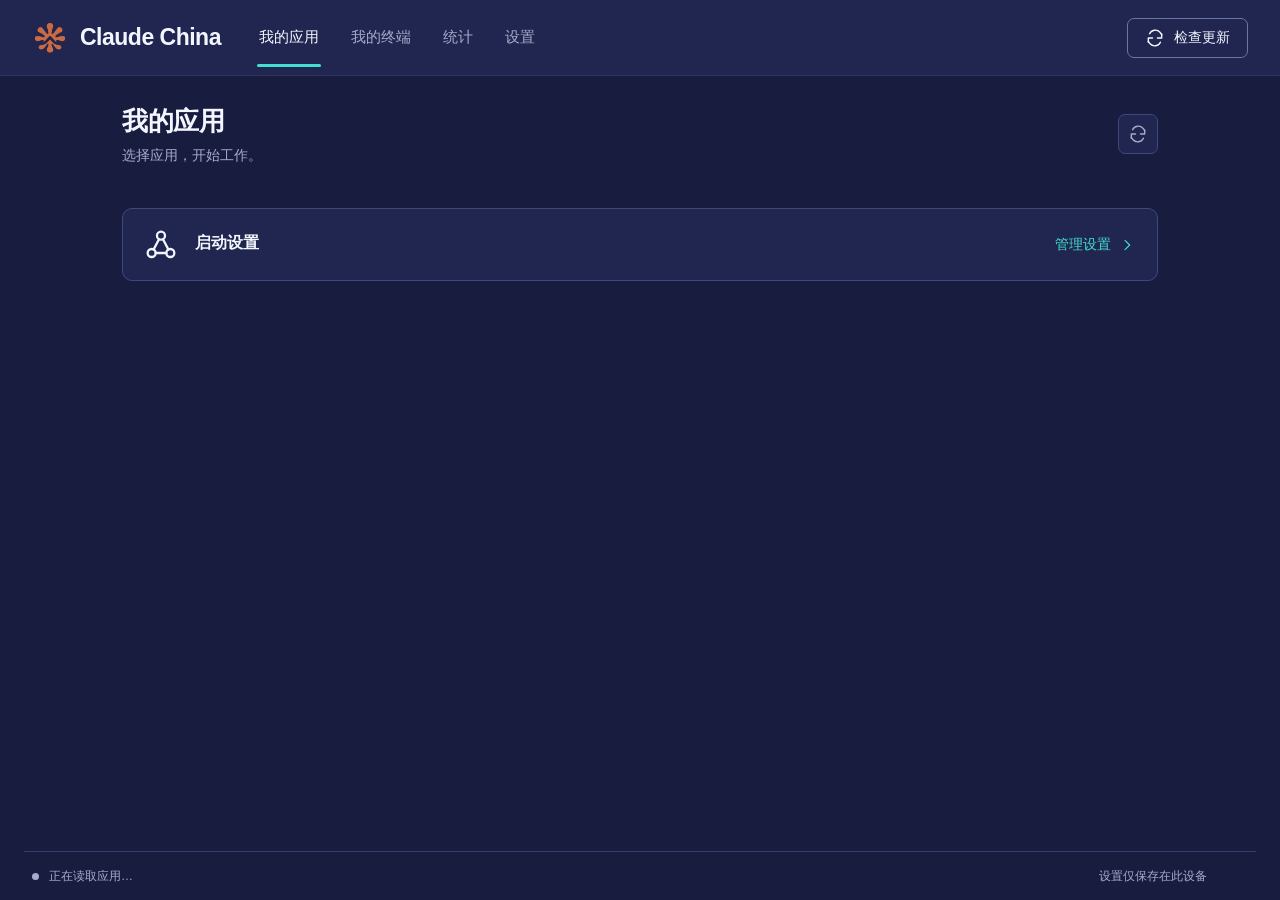
==== commit a039d5b1: "feat(cli): support manual Claude login browser" ====
--- a/src/claude_china/desktop/ui/index.html
+++ b/src/claude_china/desktop/ui/index.html
@@ -87,6 +87,7 @@
         <div class="cli-form-row"><label class="cli-field">CLI 工具<select id="cli-type"><option value="claude">Claude Code</option><option value="codex">Codex CLI</option><option value="grok">Grok CLI</option></select></label><label class="cli-field">认证方式<select id="cli-mode"><option value="api">API 密钥</option><option value="login">登录配置目录</option></select></label></div>
         <div id="cli-api-fields"><label class="cli-field">API 地址<input id="cli-base-url" type="url" spellcheck="false" placeholder="留空使用官方地址"></label><label class="cli-field">API 密钥 / Token<input id="cli-secret" type="password" autocomplete="new-password" spellcheck="false" placeholder="输入密钥"><span class="field-hint" id="cli-secret-hint">密钥仅保存在本机配置中，不写入终端命令历史。</span></label><label class="cli-clear-secret" id="cli-clear-secret-row" hidden><input id="cli-clear-secret" type="checkbox">清除已保存的密钥</label></div>
         <div id="cli-login-fields" hidden><label class="cli-field">登录配置目录<div class="terminal-path-row"><input id="cli-credentials-path" type="text" spellcheck="false" placeholder="例如：~/.claudec/accounts/work"><button class="btn" id="cli-pick-credentials" type="button">选择</button></div><span class="field-hint">使用此目录的登录凭据；不会移动或删除已有凭据。</span></label></div>
+        <label class="cli-clear-secret" id="cli-manual-browser-row" hidden><input id="cli-manual-browser" type="checkbox"><span>手动打开登录链接<span class="field-hint">登录时复制终端中的链接，在自己选择的浏览器中打开。此配置的其他浏览器打开请求也不会自动启动。</span></span></label>
         <label class="cli-field">代理地址<span class="field-hint">留空使用自动代理设置（若已开启）</span><input id="cli-proxy" type="text" spellcheck="false" placeholder="http://127.0.0.1:7890"></label>
         <label class="cli-field">默认参数<span class="field-hint">填写 JSON 字符串数组，例如 ["--model", "sonnet"]，留空不添加参数。</span><textarea id="cli-default-args" rows="3" spellcheck="false" placeholder='["--model", "sonnet"]'></textarea></label>
       </div>
@@ -137,6 +138,7 @@
                 <div class="field"><label class="field-label" for="network-guard-mode">防护模式</label><select id="network-guard-mode"><option value="proxy">固定 HTTP 代理</option><option value="tun">指定 TUN 隧道（支持 WebRTC UDP）</option></select></div>
                 <div class="field" id="network-guard-tunnel-field" hidden><label class="field-label" for="network-guard-tunnel">指定隧道</label><select id="network-guard-tunnel" aria-label="指定隧道"></select><p class="field-hint">仅允许通过此隧道联网；断开或路由转向其他网卡时阻断 TCP/UDP，不自动切换到其他隧道。</p></div>
                 <div class="field" id="network-guard-browser-field" hidden><label class="field-label" for="network-guard-browser-paths">额外的 Playwright 浏览器路径</label><textarea id="network-guard-browser-paths" rows="3" spellcheck="false" placeholder="每行一个浏览器 EXE 的完整路径；标准 Playwright 缓存会自动发现。"></textarea><p class="field-hint">包括已有浏览器及其辅助程序。新版本或自定义路径在登记前会被受管 CLI 阻止启动。同一浏览器 EXE 的其他使用者也受此规则保护。</p></div>
+                <div class="field" id="network-guard-cli-field" hidden><label class="switch" for="network-guard-cli"><span class="switch-text"><span class="field-label">同时保护 CLI 自身网络</span><span class="field-hint">仅支持 TUN；受管 CLI 跳过本地代理，Node 使用独立副本。CLI 更新后需重新应用防护。</span></span><input type="checkbox" id="network-guard-cli" role="switch"><span class="switch-ui" aria-hidden="true"></span></label></div>
                 <div class="safety-actions" id="safety-actions"></div>
                 <p class="field-hint">网络防护保留 WebRTC。HTTP 模式仅允许指定代理；TUN 模式允许 TCP/UDP 通过指定隧道。断开后禁止直连。Windows 会请求管理员授权，设置即时生效，可一键还原。</p>
                 <p class="field-hint safety-limit">目前支持 Windows。规则持续生效，退出启动器不会移除。Playwright 启动前检查覆盖 claudec 和本启动器打开的 CLI/终端；外部启动器需自行接入。新浏览器版本、隧道身份或地址变化后需重新应用防护。TUN 模式也阻止该隧道源地址从其他网卡出站；它不隐藏网页可读取的本机网卡地址。地区检查通过仅表示本次查询符合地区清单。</p>
--- a/src/claude_china/desktop/ui/style.css
+++ b/src/claude_china/desktop/ui/style.css
@@ -304,6 +304,8 @@
 .cli-field textarea { resize: vertical; min-height: 74px; font-family: var(--mono); font-size: 12px; }
 .cli-form-row { display: grid; grid-template-columns: 1fr 1fr; gap: 15px; }
 .cli-clear-secret { display: flex; align-items: center; gap: 8px; color: var(--muted); font-size: 12px; margin-top: 12px; }
+#cli-manual-browser-row { align-items: flex-start; }
+#cli-manual-browser-row .field-hint { display: block; }
 .cli-form-error { padding: 0 26px 15px; flex: none; }
 .cli-dialog .editor-actions { flex: none; padding: 16px 26px; }
 .btn--danger { background: #a73e50; border-color: #c95a6d; color: white; }
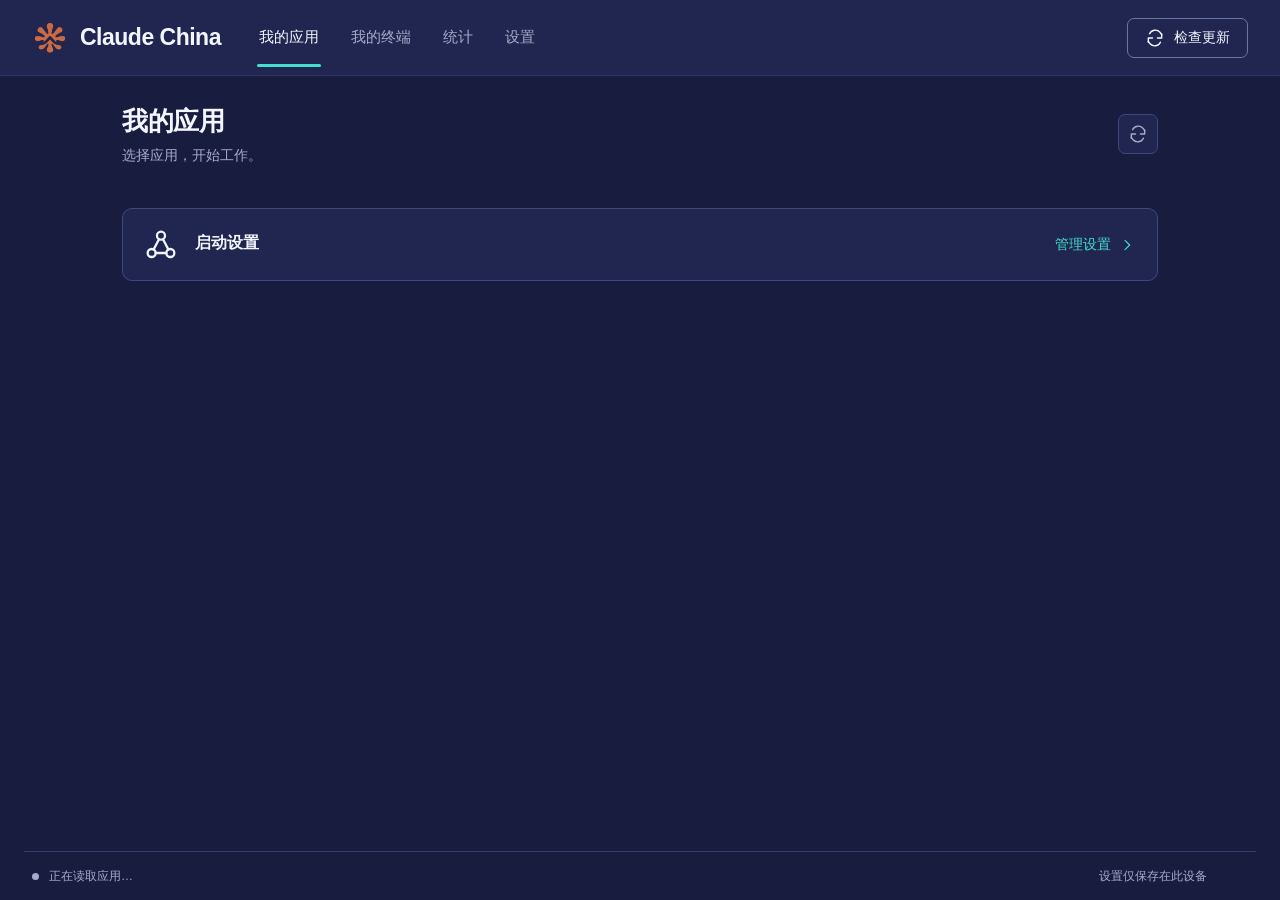
==== commit bc840dd2: "fix(safety): limit network checks to exit country" ====
--- a/src/claude_china/desktop/ui/index.html
+++ b/src/claude_china/desktop/ui/index.html
@@ -126,22 +126,24 @@
             <div class="editor-body">
               <label class="switch" for="safety-enabled"><span class="switch-text"><span class="field-label">启动前检查环境</span><span class="field-hint">每次启动或重启前查询出口地区。命中统一禁止名单时取消启动，三个应用使用相同规则。</span></span><input type="checkbox" id="safety-enabled" role="switch"><span class="switch-ui" aria-hidden="true"></span></label>
               <label class="switch" for="safety-strict"><span class="switch-text"><span class="field-label">无法确认时也阻止启动</span><span class="field-hint">包括查询失败、无法识别地区或代理出口不明确。推荐开启。</span></span><input type="checkbox" id="safety-strict" role="switch"><span class="switch-ui" aria-hidden="true"></span></label>
+              <label class="switch" for="safety-router"><span class="switch-text"><span class="field-label">路由器模式</span><span class="field-hint">无需本机代理。Claude 在 Windows 上持续检查出口地区；命中禁止地区、严格模式下无法确认或监控退出时阻断连接并保留会话，需要管理员授权。Codex 和 Grok 仅在启动前检查；已有网络防护请先还原。</span></span><input type="checkbox" id="safety-router" role="switch"><span class="switch-ui" aria-hidden="true"></span></label>
+              <p class="field-hint">路由器检查间隔约 10 秒，单次最多 12 秒；检测前仍可能有流量。未知结果按上方设置处理。</p>
               <div class="field"><h3 class="field-label">统一禁止地区</h3><p id="safety-blocked-regions"></p><p class="field-hint">其他已识别地区按当前规则放行。此名单是本应用的启动规则。</p></div>
               <div class="field"><h3 class="field-label">本机环境</h3><dl class="safety-local" id="safety-local"></dl><p class="field-hint">时区与语言仅供核对，不单独作为拦截依据。</p></div>
               <div class="field">
                 <div class="safety-toolbar"><label class="field-label" for="safety-app">出口地区检查</label><select id="safety-app" aria-label="检查的应用"></select><button class="btn" id="safety-check" type="button"><span data-icon="refresh"></span>检查环境</button></div>
-                <p class="field-hint">检查出口地区，并用启动器自身的 UDP STUN 请求辅助检查网络出口；此探测不能代表目标应用的实际连接。STUN 服务器会看到该请求的出口 IP。</p>
+                <p class="field-hint">仅向 Cloudflare 查询出口国家或地区；不测试浏览器 WebRTC、UDP 或 DNS 出口。</p>
                 <div class="safety-result" id="safety-result" role="status" aria-live="polite"><p>尚未检查。启动时会重新检测地区。</p></div>
                 <button class="text-button safety-source" id="safety-source" type="button">查看应用官方说明<span data-icon="external"></span></button>
                 <h3 class="field-label">系统网络防护</h3>
                 <div class="field"><label class="field-label" for="network-guard-target">保护对象</label><select id="network-guard-target" aria-label="保护对象"></select></div>
-                <div class="field"><label class="field-label" for="network-guard-mode">防护模式</label><select id="network-guard-mode"><option value="proxy">固定 HTTP 代理</option><option value="tun">指定 TUN 隧道（支持 WebRTC UDP）</option></select></div>
+                <div class="field"><label class="field-label" for="network-guard-mode">防护模式</label><select id="network-guard-mode"><option value="proxy">固定 HTTP 代理</option><option value="tun">指定 TUN 隧道（支持 WebRTC UDP）</option><option value="router" disabled>路由器运行防护</option></select></div>
                 <div class="field" id="network-guard-tunnel-field" hidden><label class="field-label" for="network-guard-tunnel">指定隧道</label><select id="network-guard-tunnel" aria-label="指定隧道"></select><p class="field-hint">仅允许通过此隧道联网；断开或路由转向其他网卡时阻断 TCP/UDP，不自动切换到其他隧道。</p></div>
                 <div class="field" id="network-guard-browser-field" hidden><label class="field-label" for="network-guard-browser-paths">额外的 Playwright 浏览器路径</label><textarea id="network-guard-browser-paths" rows="3" spellcheck="false" placeholder="每行一个浏览器 EXE 的完整路径；标准 Playwright 缓存会自动发现。"></textarea><p class="field-hint">包括已有浏览器及其辅助程序。新版本或自定义路径在登记前会被受管 CLI 阻止启动。同一浏览器 EXE 的其他使用者也受此规则保护。</p></div>
                 <div class="field" id="network-guard-cli-field" hidden><label class="switch" for="network-guard-cli"><span class="switch-text"><span class="field-label">同时保护 CLI 自身网络</span><span class="field-hint">仅支持 TUN；受管 CLI 跳过本地代理，Node 使用独立副本。CLI 更新后需重新应用防护。</span></span><input type="checkbox" id="network-guard-cli" role="switch"><span class="switch-ui" aria-hidden="true"></span></label></div>
                 <div class="safety-actions" id="safety-actions"></div>
                 <p class="field-hint">网络防护保留 WebRTC。HTTP 模式仅允许指定代理；TUN 模式允许 TCP/UDP 通过指定隧道。断开后禁止直连。Windows 会请求管理员授权，设置即时生效，可一键还原。</p>
-                <p class="field-hint safety-limit">目前支持 Windows。规则持续生效，退出启动器不会移除。Playwright 启动前检查覆盖 claudec 和本启动器打开的 CLI/终端；外部启动器需自行接入。新浏览器版本、隧道身份或地址变化后需重新应用防护。TUN 模式也阻止该隧道源地址从其他网卡出站；它不隐藏网页可读取的本机网卡地址。地区检查通过仅表示本次查询符合地区清单。</p>
+                <p class="field-hint safety-limit">目前支持 Windows。HTTP 和 TUN 规则持续生效；路由器运行防护在正常会话结束时还原，异常阻断后需手动还原。Playwright 启动前检查覆盖 claudec 和本启动器打开的 CLI/终端；外部启动器需自行接入。新浏览器版本、隧道身份或地址变化后需重新应用防护。TUN 模式也阻止该隧道源地址从其他网卡出站；它不隐藏网页可读取的本机网卡地址。地区检查通过仅表示本次查询符合地区清单。</p>
               </div>
               <p class="form-error" id="error-safety" role="alert" hidden></p>
             </div>
--- a/src/claude_china/desktop/ui/style.css
+++ b/src/claude_china/desktop/ui/style.css
@@ -182,7 +182,8 @@
 #network-guard-target, #network-guard-mode, #network-guard-tunnel, #network-guard-browser-paths { width: 100%; max-width: 100%; min-width: 0; margin-top: 8px; padding: 9px 11px; color: var(--text); background: var(--input); border: 1px solid var(--line); border-radius: 6px; font: inherit; font-size: 13px; }
 #network-guard-browser-paths { resize: vertical; font-family: var(--mono); font-size: 12px; }
 .safety-details { margin: 14px 0; display: grid; gap: 6px; }
-.safety-details > div { display: grid; grid-template-columns: 76px minmax(0, 1fr); gap: 12px; }
+.safety-details > div { display: grid; grid-template-columns: minmax(0, 140px) minmax(0, 1fr); gap: 12px; }
+.safety-details dt { min-width: 0; overflow-wrap: anywhere; }
 .safety-details dd { margin: 0; overflow-wrap: anywhere; user-select: text; }
 .safety-source { font-size: 12px; padding: 14px 0 0; }
 .safety-limit { margin-top: 12px; }
